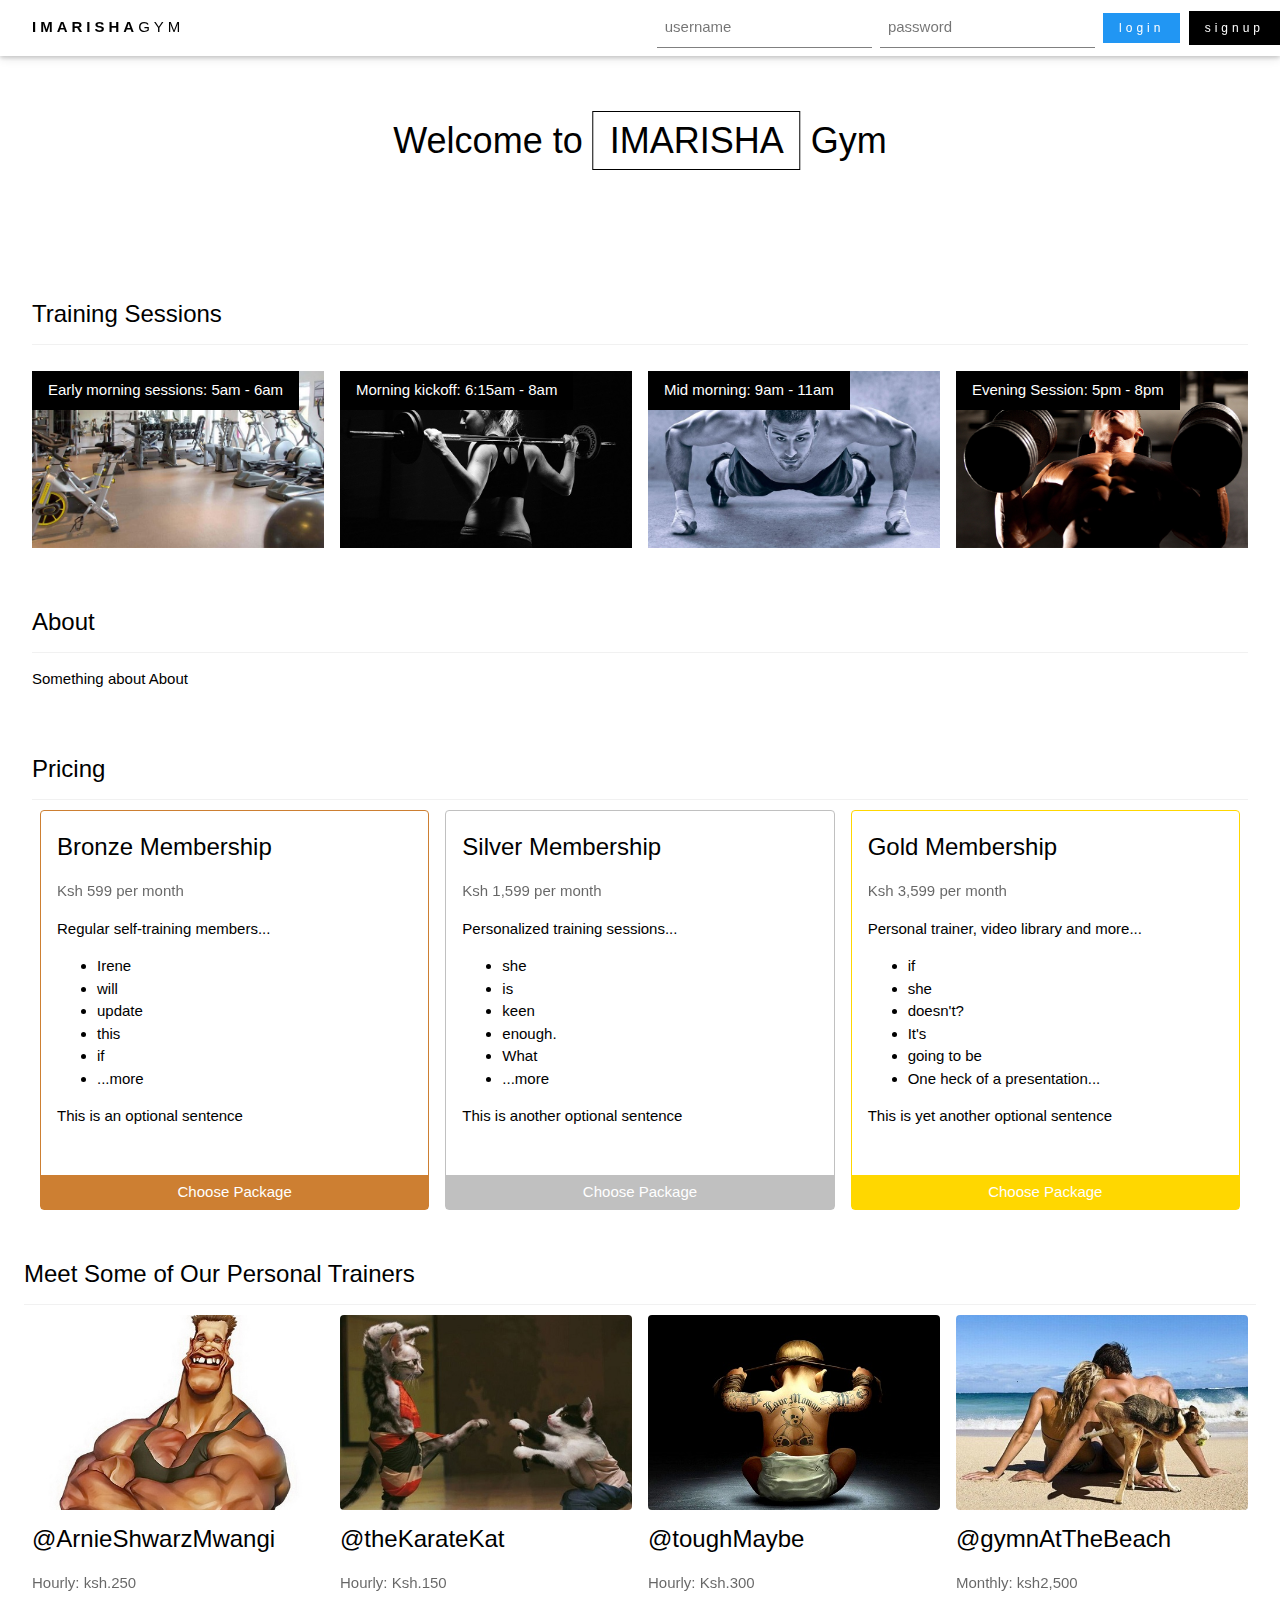
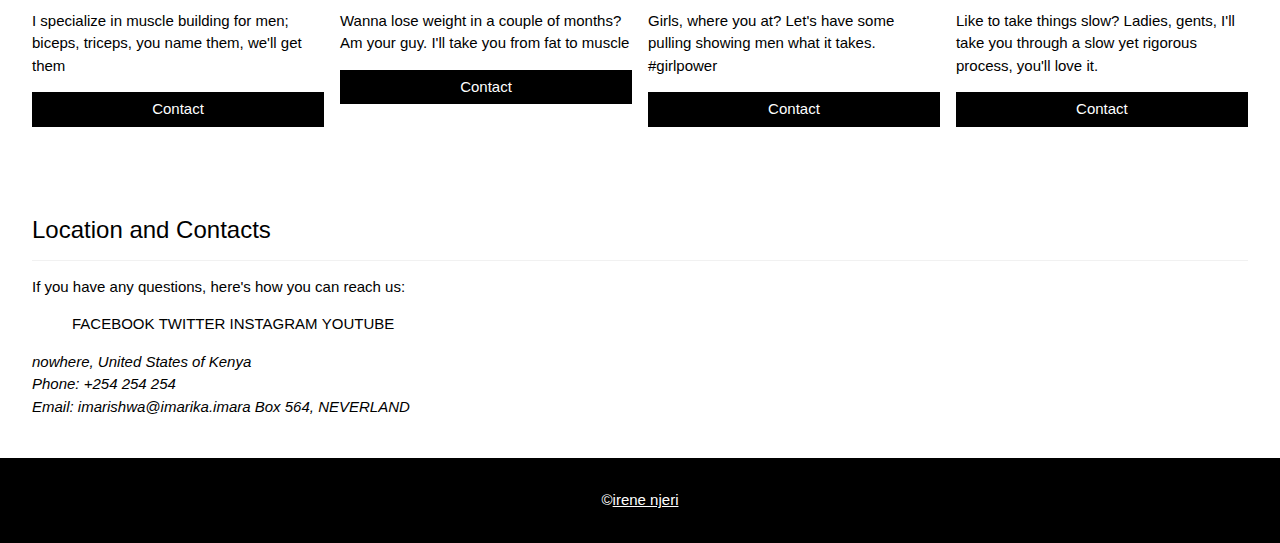
==== index.html @ 56763433 "Initial commit" ====
<!DOCTYPE html>
<html>
<title>IMARISHA GYM</title>
<meta name="viewport" content="width=device-width, initial-scale=1">
<link rel="stylesheet" type="text/css" href="public/stylesheets/w3.css">
<link rel="stylesheet" type="text/css" href="public/stylesheets/styles.css">
<body>

<!-- Navbar (sit on top) -->
<div class="w3-top">
 	<ul class="w3-navbar w3-white w3-wide w3-padding-8 w3-card-2">
    <li id="logo">
			<a href="#home" class="w3-margin-left">
				<b class="w3-hide-medium">IMARISHA</b><b class="w3-hide-large w3-hide-small">IM</b>GYM
			</a>
		</li><!-- li#logo -->
		<!-- Show them on small screens -->
		<li id="btn-small" class="w3-hide-medium w3-hide-large">
			<a href="login.html" class="w3-btn w3-blue w3-tiny" style="display:inline-block;">login</a>
			<a href="signup.html" class="w3-btn w3-black w3-tiny" style="display:inline-block;">signup</a>
		</li><!-- li#btn-small -->
		<!-- Hide them on small screens -->
    <li id="top-form" class="w3-right w3-hide-small">
      <form id="sign-in" name="sign-in">
        <input type="text" name="username" placeholder="username" required \>
        <input type="password" name="username" placeholder="password" required \>
        <submit class="w3-btn w3-blue w3-small">login</submit>
        <a href="signup.html" class="w3-btn w3-black w3-small" style="display:inline-block;">signup</a>	
      </form><!-- form#sign-in -->
    </li><!-- li#top-form -->
  </ul><!-- ul.w3-navbar -->
</div><!-- div.w3-top -->

<!-- Header -->
<header class="w3-display-container w3-content w3-center" style="max-width:1500px;height:250px" id="home">
  <div id="welcome" class="w3-display-middle w3-margin-top">
    <h1 class="w3-xxlarge">
    	Welcome to <span class="w3-border w3-border-black w3-padding">IMARISHA</span>
    	<span class="w3-hide-small">Gym</span></h1>
  </div><!-- div#welcome -->
</header><!-- header#home -->

<!-- Page content -->
<div class="w3-content w3-padding" style="max-width:1564px">
  <!-- Training Section -->
  <section class="w3-container w3-padding-16" id="training">
    <h3 class="w3-border-bottom w3-border-light-grey w3-padding-12">Training Sessions</h3>
  </section><!-- section#training -->
  <section class="w3-row-padding" id="sessions">
    <article class="w3-col l3 m6 w3-margin-bottom">
      <section class="w3-display-container">
        <div class="w3-display-topleft w3-black w3-padding">Early morning sessions: 5am - 6am</div>
        <img src="public/images/img_session2.jpg" alt="sessions" style="width:100%">
      </section>
    </article><!-- article#w3-col -->
    <article class="w3-col l3 m6 w3-margin-bottom">
      <section class="w3-display-container">
        <div class="w3-display-topleft w3-black w3-padding">Morning kickoff: 6:15am - 8am</div>
        <img src="public/images/img_session3.jpg" alt="sessions" style="width:100%">
      </section>
    </article><!-- article#w3-col -->
    <article class="w3-col l3 m6 w3-margin-bottom">
      <section class="w3-display-container">
        <div class="w3-display-topleft w3-black w3-padding">Mid morning: 9am - 11am</div>
        <img src="public/images/img_session1.jpg" alt="sessions" style="width:100%">
      </section>
    </article><!-- article#w3-col -->
    <article class="w3-col l3 m6 w3-margin-bottom">
      <section class="w3-display-container">
        <div class="w3-display-topleft w3-black w3-padding">Evening Session: 5pm - 8pm</div>
        <img src="public/images/img_session.jpg" alt="sessions" style="width:100%">
      </section>
    </article><!-- article#w3-col -->
  </section><!-- section#sessions -->

  <!-- About Section -->
  <section class="w3-container w3-padding-16" id="about">
    <h3 class="w3-border-bottom w3-border-light-grey w3-padding-12">About</h3>
    <p>Something about About
    </p>
  </section><!-- section#about -->

  <!-- Pricing Section -->
  <section class="w3-row-padding w3-grayscale w3-padding" id="pricing">
    <h3 class="w3-border-bottom w3-border-light-grey w3-padding-12">Pricing</h3>
    <article class="w3-col l4 m4 w3-margin-bottom">
      <div class="w3-display-container w3-padding w3-border w3-border-bronze w3-round" style="height:400px;">     
	      <h3>Bronze Membership</h3>
	      <p class="w3-opacity">Ksh 599 per month</p>
	      <p>Regular self-training members...</p>
	      <ul id="bronze">
	      	<li class="bronze-item">Irene</li>
	      	<li class="bronze-item">will</li>
	      	<li class="bronze-item">update</li>
	      	<li class="bronze-item">this</li>
	      	<li class="bronze-item">if</li>
	      	<li class="bronze-item">...more</li>
	      </ul>
	      <p>This is an optional sentence</p>
	      <button class="w3-btn-block w3-bronze w3-display-bottomleft">Choose Package</button>
      </div>
    </article><!-- article.w3-col -->
    <article class="w3-col l4 m4 w3-margin-bottom">
      <div class="w3-display-container w3-padding w3-border w3-border-silver w3-round" style="height:400px;">        
	      <h3>Silver Membership</h3>
	      <p class="w3-opacity">Ksh 1,599 per month</p>
	      <p>Personalized training sessions...</p>
	      <ul id="silver">
	      	<li class="silver-item">she</li>
	      	<li class="silver-item">is</li>
	      	<li class="silver-item">keen</li>
	      	<li class="silver-item">enough.</li>
	      	<li class="silver-item">What</li>
	      	<li class="silver-item">...more</li>
	      </ul>
	      <p>This is another optional sentence</p>
	      <button class="w3-btn-block w3-silver w3-display-bottomleft">Choose Package</button>
      </div>
    </article><!-- article.w3-col -->
    <article class="w3-col l4 m4 w3-margin-bottom">
      <div class="w3-display-container w3-padding w3-border w3-border-gold w3-round" style="height:400px;">         
	      <h3>Gold Membership</h3>
	      <p class="w3-opacity">Ksh 3,599 per month</p>
	      <p>Personal trainer, video library and more...</p>
	      <ul id="gold">
	      	<li class="gold-item">if</li>
	      	<li class="gold-item">she</li>
	      	<li class="gold-item">doesn't?</li>
	      	<li class="gold-item">It's</li>
	      	<li class="gold-item">going to be</li>
	      	<li class="gold-item">One heck of a presentation...</li>
	      </ul>
	      <p>This is yet another optional sentence</p>
	      <button class="w3-btn-block w3-gold w3-display-bottomleft">Choose Package</button>
      </div>
    </article><!-- article.w3-col -->
  </section><!-- section#pricing -->

  <!-- Trainers Section -->
  <section class="w3-row-padding w3-grayscale" id="trainers">
    <h3 class="w3-border-bottom w3-border-light-grey w3-padding-12">Meet Some of Our Personal Trainers</h3>
    <div class="w3-col l3 m6 w3-margin-bottom">
      <img src="public/images/img_arnie_500x333.jpg" class="w3-round" alt="arnie" style="width:100%">
      <h3>@ArnieShwarzMwangi</h3>
      <p class="w3-opacity">Hourly: ksh.250</p>
      <p>I specialize in muscle building for men; biceps, triceps, you name them, we'll get them</p>
      <p><a class="w3-btn-block" style="display:block;">Contact</a></p>
    </div>
    <div class="w3-col l3 m6 w3-margin-bottom">
      <img src="public/images/img_karate_500x333.jpg" class="w3-round" alt="karate" style="width:100%">
      <h3>@theKarateKat</h3>
      <p class="w3-opacity">Hourly: Ksh.150</p>
      <p>Wanna lose weight in a couple of months? Am your guy. I'll take you from fat to muscle</p>
      <p><a class="w3-btn-block" style="display:block;">Contact</a></p>
    </div>
    <div class="w3-col l3 m6 w3-margin-bottom">
      <img src="public/images/img_baby_500x333.jpg" class="w3-round" alt="baby" style="width:100%">
      <h3>@toughMaybe</h3>
      <p class="w3-opacity">Hourly: Ksh.300</p>
      <p>Girls, where you at? Let's have some pulling showing men what it takes. #girlpower</p>
      <p><a class="w3-btn-block" style="display:block;">Contact</a></p>
    </div>
    <div class="w3-col l3 m6 w3-margin-bottom">
      <img src="public/images/img_gymbeach_500x333.jpg" class="w3-round" alt="gym" style="width:100%">
      <h3>@gymnAtTheBeach</h3>
      <p class="w3-opacity">Monthly: ksh2,500</p>
      <p>Like to take things slow? Ladies, gents, I'll take you through a slow yet rigorous process, you'll love it.</p>
      <p><a class="w3-btn-block" style="display:block;">Contact</a></p>
    </div>
  </section><!-- section#trainers -->

  <!-- Contact Section -->
  <section class="w3-container w3-padding-32" id="contact">
    <h3 class="w3-border-bottom w3-border-light-grey w3-padding-12">Location and Contacts</h3>
    <p>If you have any questions, here's how you can reach us:</p>
    <ul id="social">
    	<li>FACEBOOK</li>
    	<li>TWITTER</li>
    	<li>INSTAGRAM</li>
    	<li>YOUTUBE</li>
    </ul>
    <address>
			nowhere, United States of Kenya<br>
			Phone: +254 254 254<br>
			Email: imarishwa@imarika.imara
			Box 564, NEVERLAND<br>		
		</address>
  </section><!-- section#contact -->
</div><!-- End page content -->

<!-- Footer -->
<footer class="w3-center w3-black w3-padding-16">
  <p>&copy;<a href="#" title="W3.CSS" target="_blank" class="w3-hover-text-green">irene njeri</a></p>
</footer>
</body>
</html>
---- public/stylesheets/styles.css ----
/* Imarisha stylesheet by Irene Njeri*/
form#sign-in input{padding:8px;border:none;border-bottom:1px solid #808080;}
/*form#sign-in input:focus{color:#fff!important;background-color:rgba(76, 175, 80,0.5);}*/
#social li{display:inline-block;}
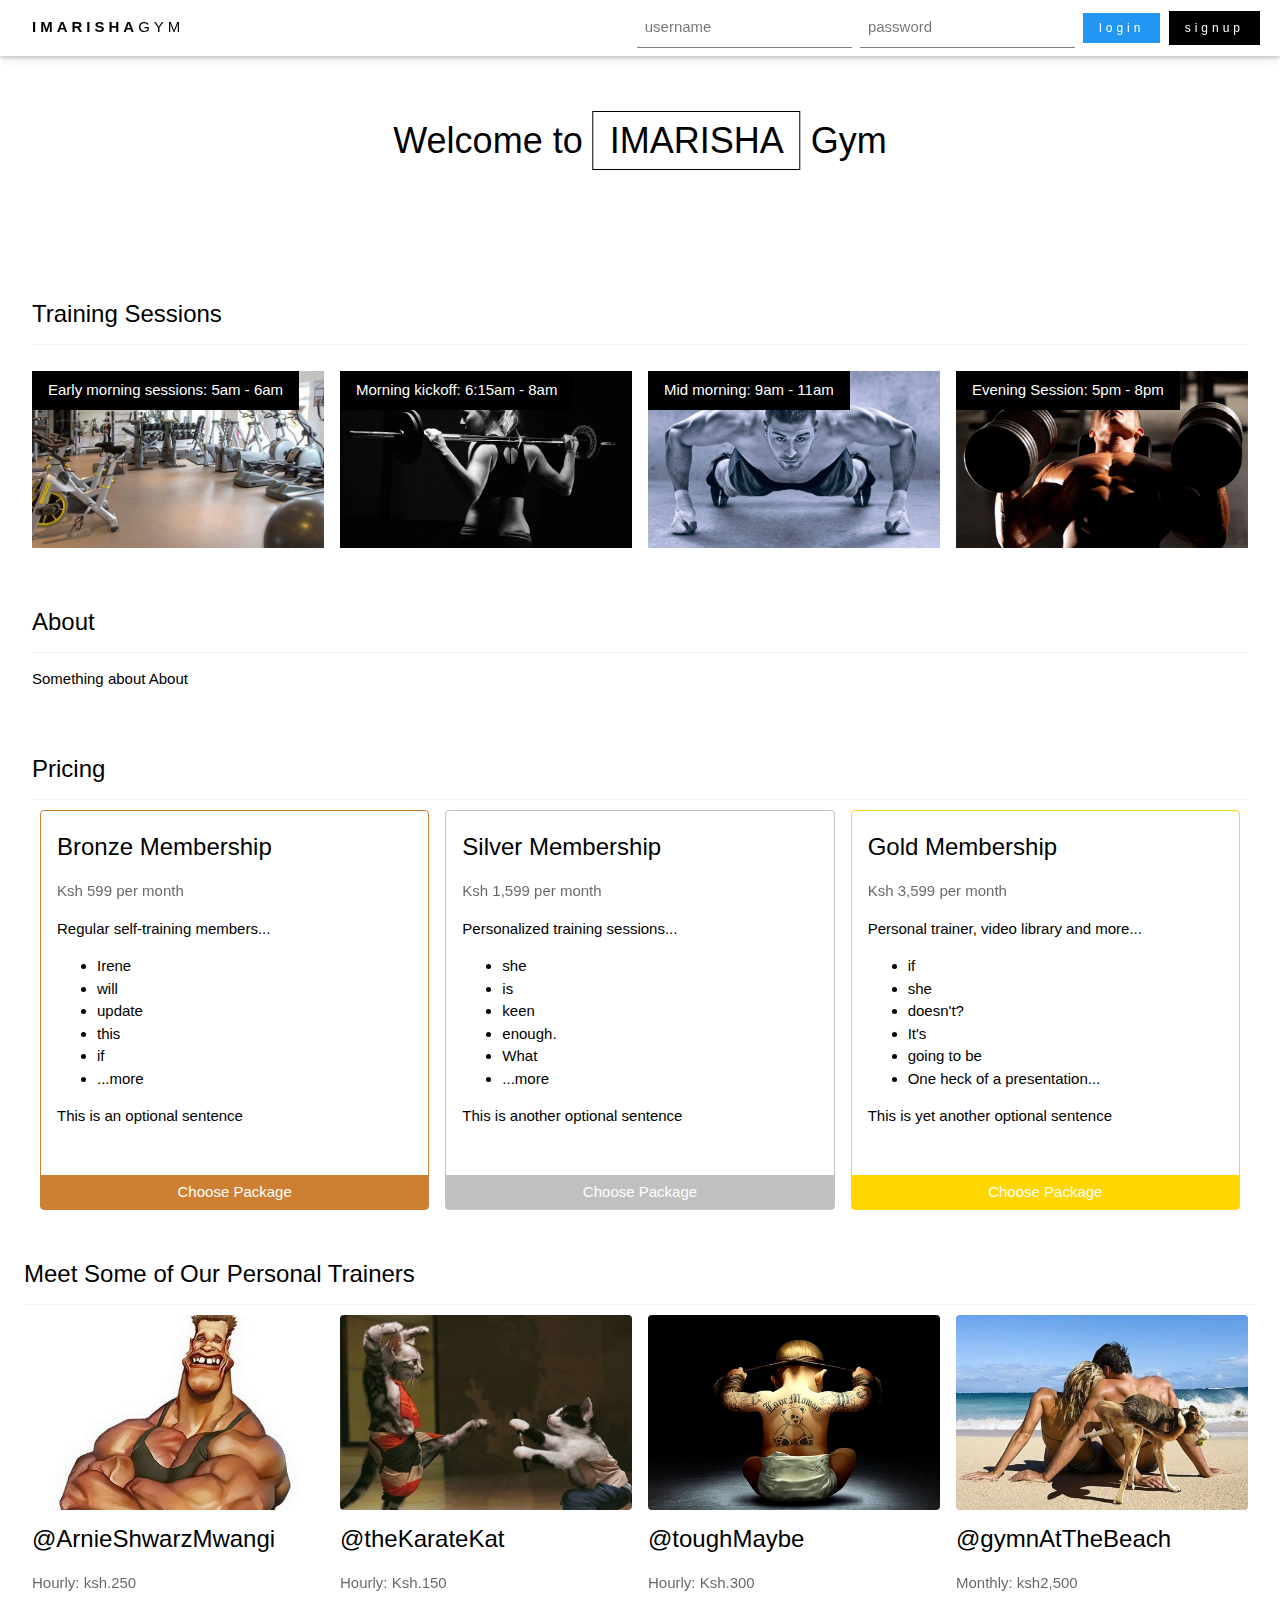
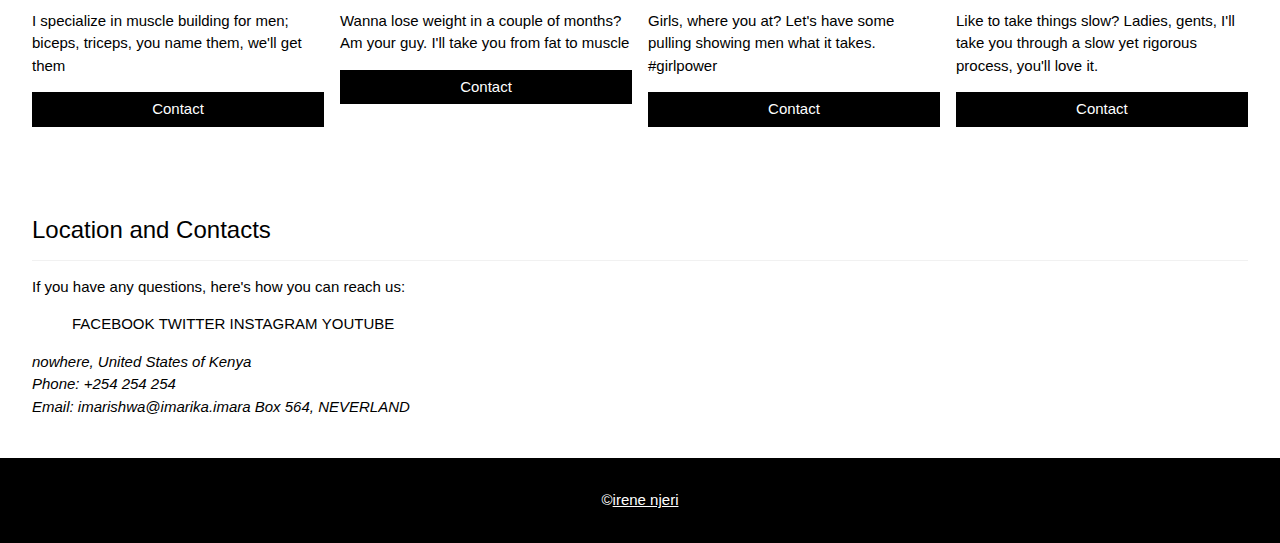
==== commit c6b40d32: "Adds signup.html and mods #top-form's internal style" ====
--- a/index.html
+++ b/index.html
@@ -20,7 +20,7 @@
 			<a href="signup.html" class="w3-btn w3-black w3-tiny" style="display:inline-block;">signup</a>
 		</li><!-- li#btn-small -->
 		<!-- Hide them on small screens -->
-    <li id="top-form" class="w3-right w3-hide-small">
+    <li id="top-form" class="w3-right w3-hide-small" style="margin-right:20px">
       <form id="sign-in" name="sign-in">
         <input type="text" name="username" placeholder="username" required \>
         <input type="password" name="username" placeholder="password" required \>
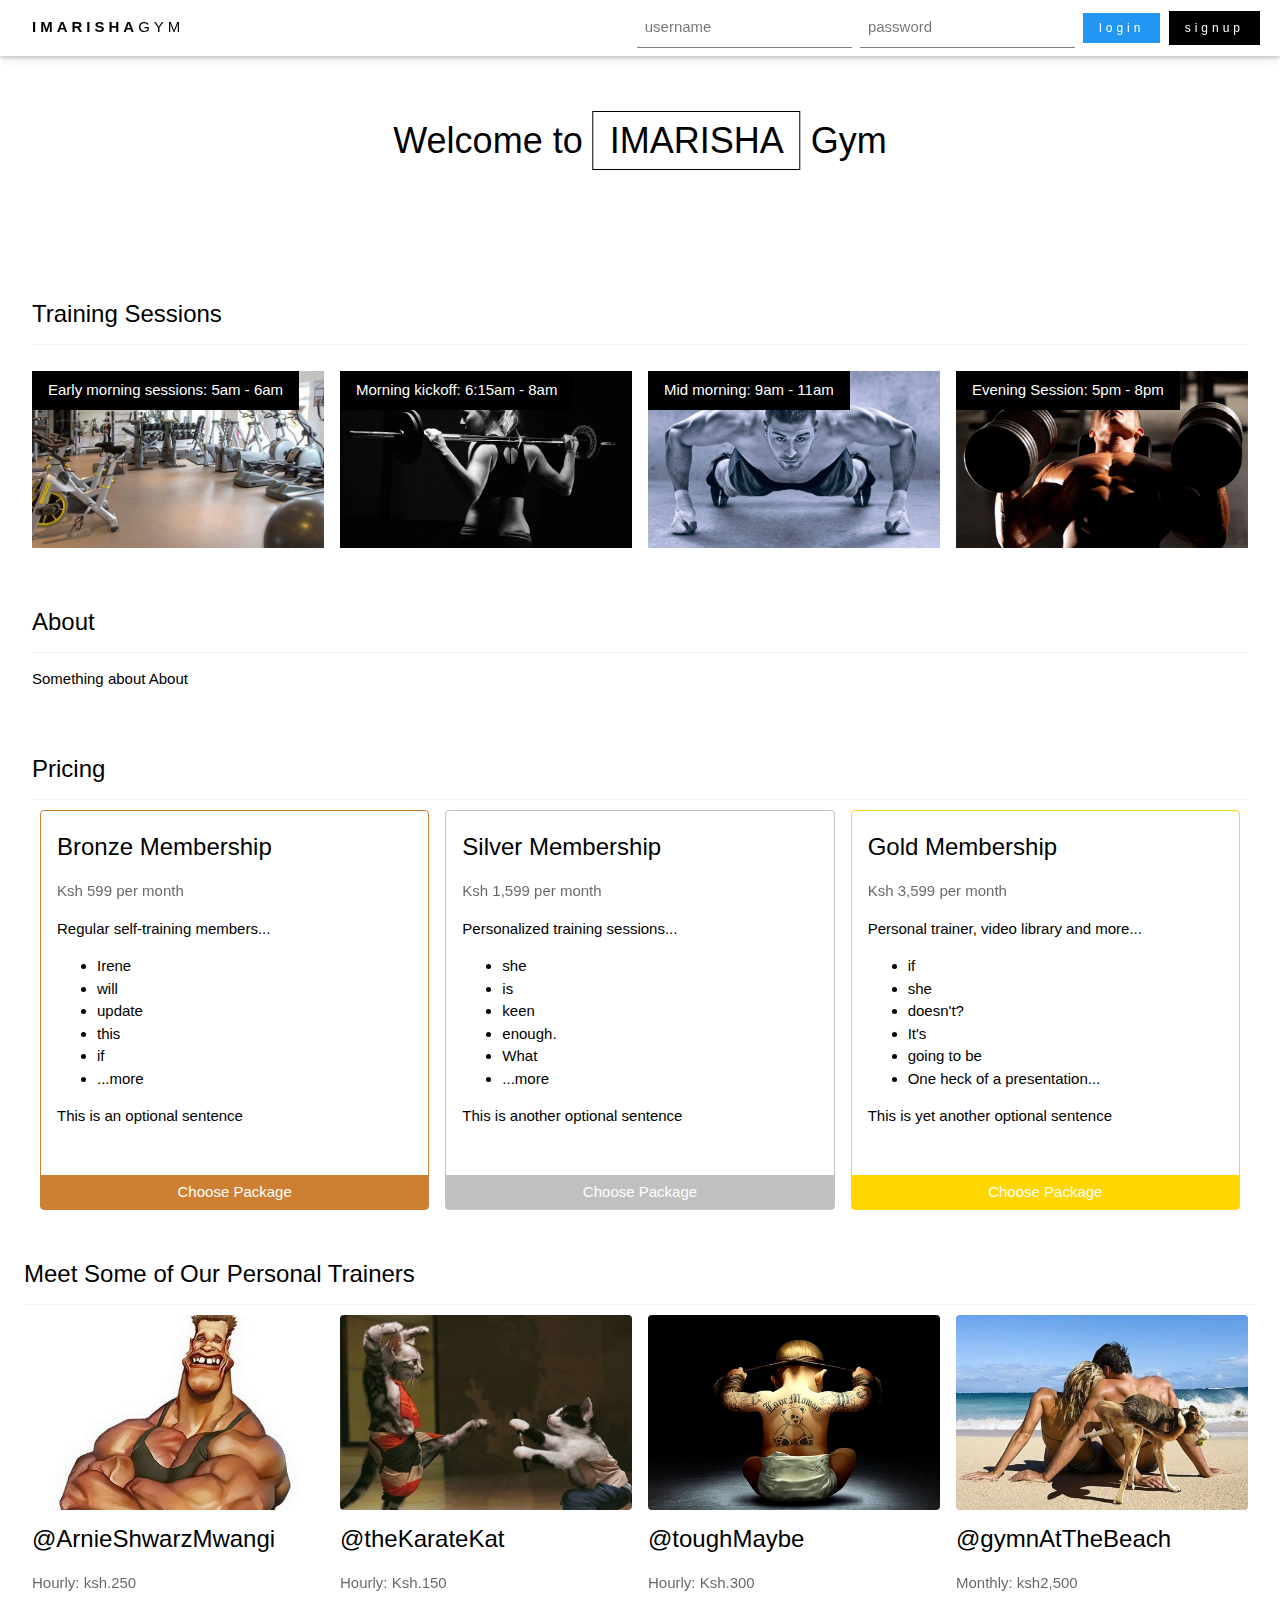
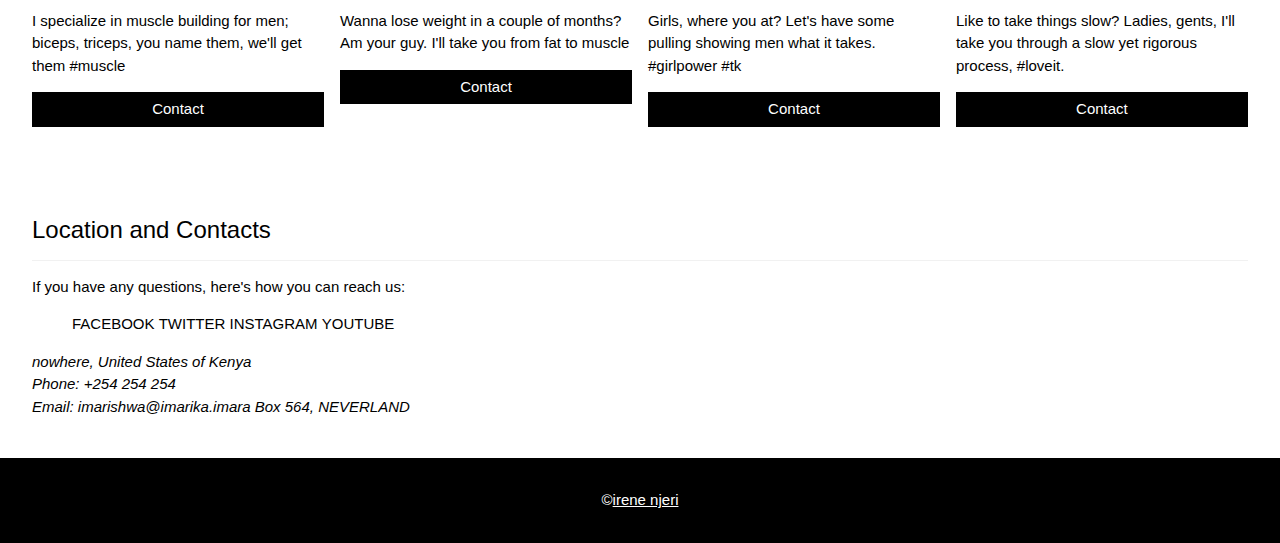
==== commit 6f9cd61e: "Minor display tweaks" ====
--- a/index.html
+++ b/index.html
@@ -143,7 +143,7 @@
       <img src="public/images/img_arnie_500x333.jpg" class="w3-round" alt="arnie" style="width:100%">
       <h3>@ArnieShwarzMwangi</h3>
       <p class="w3-opacity">Hourly: ksh.250</p>
-      <p>I specialize in muscle building for men; biceps, triceps, you name them, we'll get them</p>
+      <p>I specialize in muscle building for men; biceps, triceps, you name them, we'll get them #muscle</p>
       <p><a class="w3-btn-block" style="display:block;">Contact</a></p>
     </div>
     <div class="w3-col l3 m6 w3-margin-bottom">
@@ -157,14 +157,14 @@
       <img src="public/images/img_baby_500x333.jpg" class="w3-round" alt="baby" style="width:100%">
       <h3>@toughMaybe</h3>
       <p class="w3-opacity">Hourly: Ksh.300</p>
-      <p>Girls, where you at? Let's have some pulling showing men what it takes. #girlpower</p>
+      <p>Girls, where you at? Let's have some pulling showing men what it takes. #girlpower #tk</p>
       <p><a class="w3-btn-block" style="display:block;">Contact</a></p>
     </div>
     <div class="w3-col l3 m6 w3-margin-bottom">
       <img src="public/images/img_gymbeach_500x333.jpg" class="w3-round" alt="gym" style="width:100%">
       <h3>@gymnAtTheBeach</h3>
       <p class="w3-opacity">Monthly: ksh2,500</p>
-      <p>Like to take things slow? Ladies, gents, I'll take you through a slow yet rigorous process, you'll love it.</p>
+      <p>Like to take things slow? Ladies, gents, I'll take you through a slow yet rigorous process, #loveit.</p>
       <p><a class="w3-btn-block" style="display:block;">Contact</a></p>
     </div>
   </section><!-- section#trainers -->
